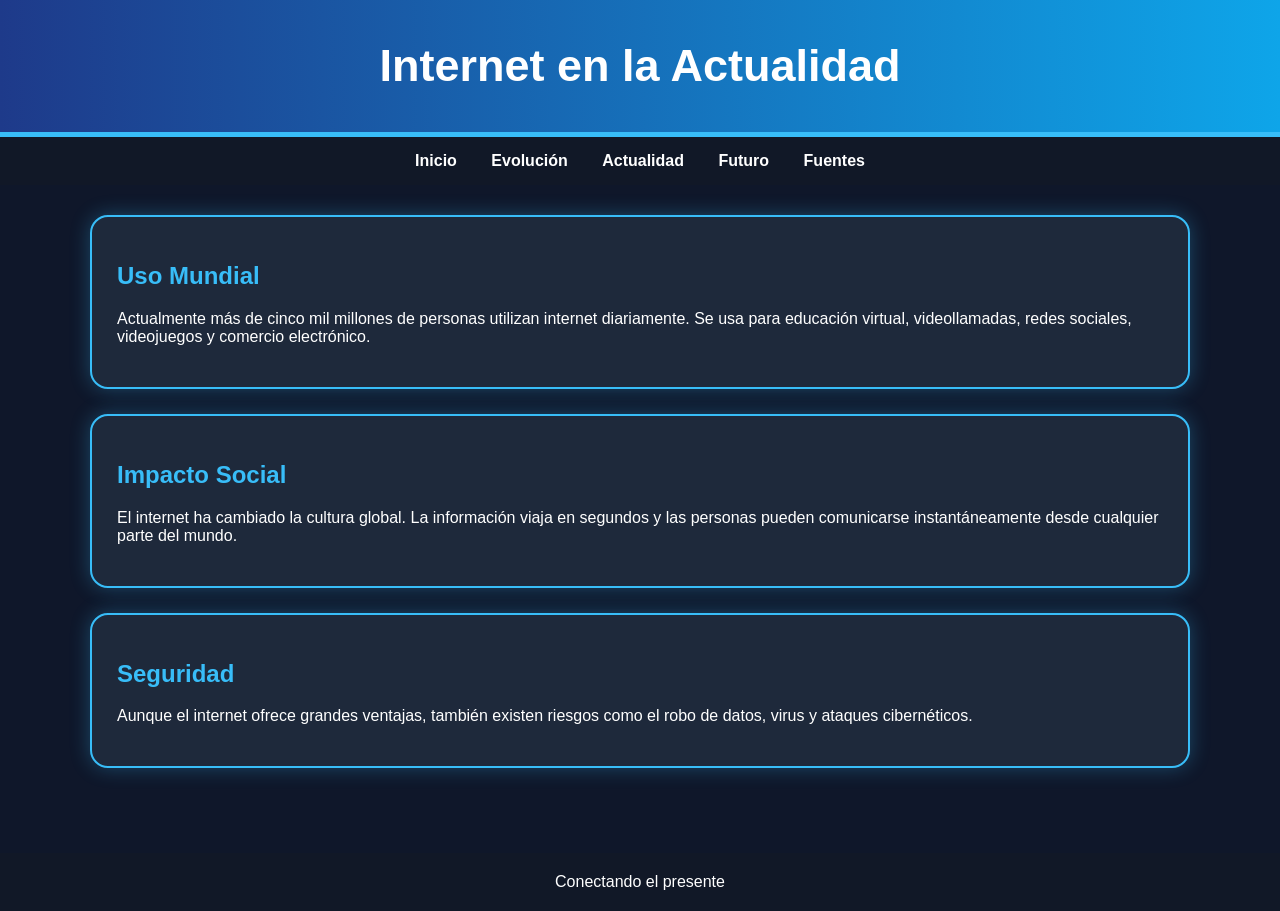
==== actualidad.html @ 821aa35d "Add files via upload" ====
<!DOCTYPE html>
<html lang="es">
<head>
<meta charset="UTF-8">
<title>Internet en la Actualidad</title>
<link rel="stylesheet" href="styles.css">
</head>
<body>
<header>
<h1>Internet en la Actualidad</h1>
</header>

<nav>
<a href="index.html">Inicio</a>
<a href="evolucion.html">Evolución</a>
<a href="actualidad.html">Actualidad</a>
<a href="futuro.html">Futuro</a>
<a href="fuentes.html">Fuentes</a>
</nav>

<div class="container">
<div class="card">
<h2>Uso Mundial</h2>
<p>
Actualmente más de cinco mil millones de personas utilizan internet diariamente. 
Se usa para educación virtual, videollamadas, redes sociales, videojuegos y comercio electrónico.
</p>
</div>

<div class="card">
<h2>Impacto Social</h2>
<p>
El internet ha cambiado la cultura global. 
La información viaja en segundos y las personas pueden comunicarse instantáneamente desde cualquier parte del mundo.
</p>
</div>

<div class="card">
<h2>Seguridad</h2>
<p>
Aunque el internet ofrece grandes ventajas, también existen riesgos como el robo de datos, virus y ataques cibernéticos.
</p>
</div>
</div>

<footer>
Conectando el presente
</footer>
</body>
</html>
---- styles.css ----
body{
    margin:0;
    font-family:Arial, Helvetica, sans-serif;
    background:#0f172a;
    color:white;
}
header{
    background:linear-gradient(90deg,#1e3a8a,#0ea5e9);
    padding:40px;
    text-align:center;
    border-bottom:5px solid #38bdf8;
}
header h1{
    margin:0;
    font-size:45px;
}
nav{
    background:#111827;
    padding:15px;
    text-align:center;
}
nav a{
    color:white;
    text-decoration:none;
    margin:15px;
    font-weight:bold;
}
nav a:hover{
    color:#38bdf8;
}
.container{
    width:90%;
    max-width:1100px;
    margin:auto;
    padding:30px 0;
}
.card{
    background:#1e293b;
    padding:25px;
    border-radius:18px;
    margin-bottom:25px;
    border:2px solid #38bdf8;
    box-shadow:0 0 20px rgba(56,189,248,0.3);
}
h2{
    color:#38bdf8;
}
footer{
    background:#111827;
    text-align:center;
    padding:20px;
    margin-top:30px;
}
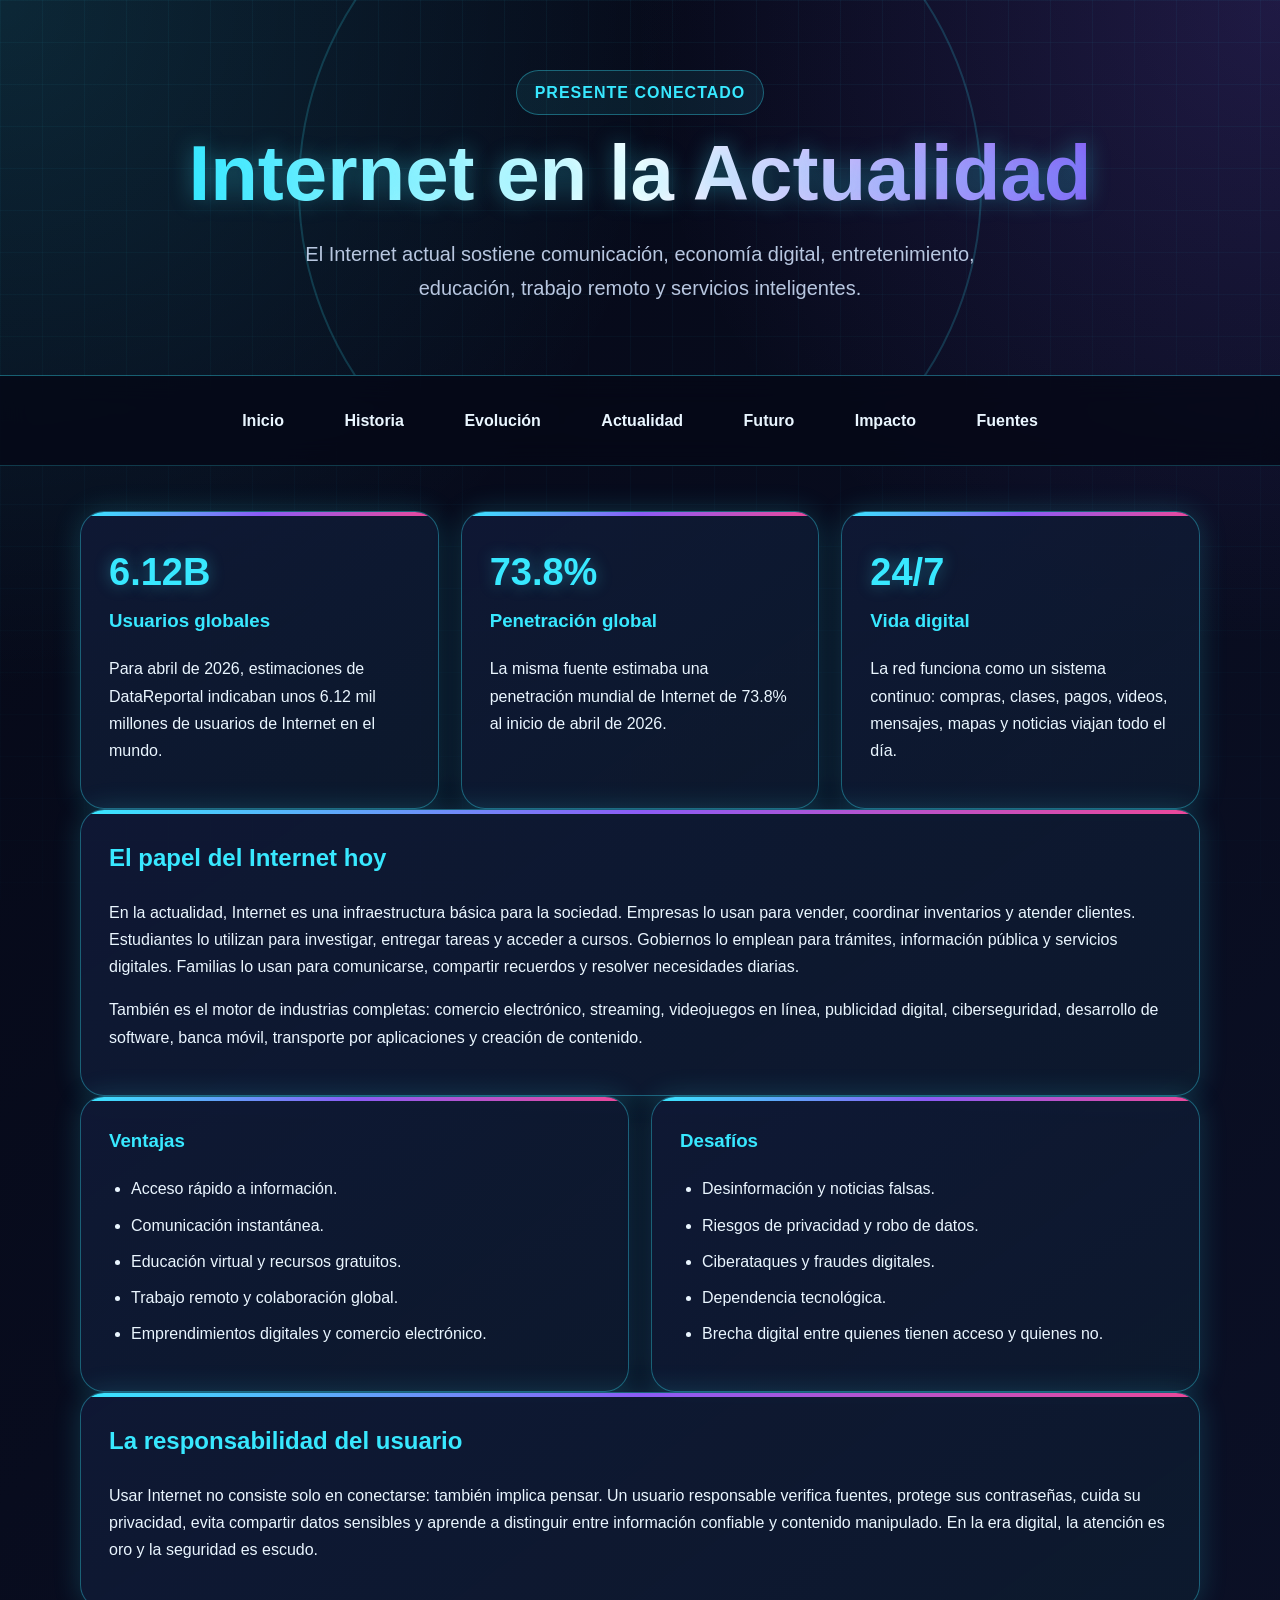
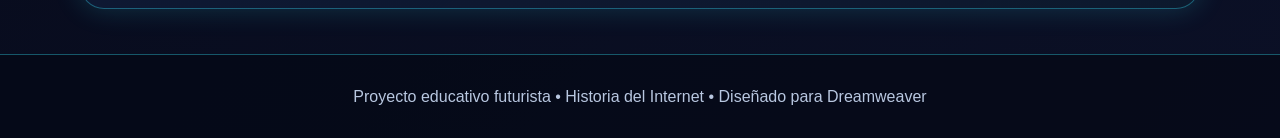
==== commit 1271fa4d: "Add files via upload" ====
--- a/actualidad.html
+++ b/actualidad.html
@@ -1,51 +1,93 @@
-
 <!DOCTYPE html>
 <html lang="es">
 <head>
-<meta charset="UTF-8">
-<title>Internet en la Actualidad</title>
-<link rel="stylesheet" href="styles.css">
+    <meta charset="UTF-8">
+    <meta name="viewport" content="width=device-width, initial-scale=1.0">
+    <title>Internet en la Actualidad</title>
+    <link rel="stylesheet" href="styles.css">
 </head>
 <body>
-<header>
-<h1>Internet en la Actualidad</h1>
+<header class="header">
+    <div class="hero">
+        <span class="badge">PRESENTE CONECTADO</span>
+        <h1 class="neon-title">Internet en la Actualidad</h1>
+        <p class="subtitle">El Internet actual sostiene comunicación, economía digital, entretenimiento, educación, trabajo remoto y servicios inteligentes.</p>
+    </div>
 </header>
 
-<nav>
-<a href="index.html">Inicio</a>
-<a href="evolucion.html">Evolución</a>
-<a href="actualidad.html">Actualidad</a>
-<a href="futuro.html">Futuro</a>
-<a href="fuentes.html">Fuentes</a>
+<nav class="navbar">
+    <a href="index.html">Inicio</a>
+    <a href="historia.html">Historia</a>
+    <a href="evolucion.html">Evolución</a>
+    <a href="actualidad.html">Actualidad</a>
+    <a href="futuro.html">Futuro</a>
+    <a href="impacto.html">Impacto</a>
+    <a href="fuentes.html">Fuentes</a>
 </nav>
 
-<div class="container">
+<main class="container">
+
+<section class="grid">
 <div class="card">
-<h2>Uso Mundial</h2>
+<div class="stat">6.12B</div>
+<h3>Usuarios globales</h3>
+<p>Para abril de 2026, estimaciones de DataReportal indicaban unos 6.12 mil millones de usuarios de Internet en el mundo.</p>
+</div>
+<div class="card">
+<div class="stat">73.8%</div>
+<h3>Penetración global</h3>
+<p>La misma fuente estimaba una penetración mundial de Internet de 73.8% al inicio de abril de 2026.</p>
+</div>
+<div class="card">
+<div class="stat">24/7</div>
+<h3>Vida digital</h3>
+<p>La red funciona como un sistema continuo: compras, clases, pagos, videos, mensajes, mapas y noticias viajan todo el día.</p>
+</div>
+</section>
+
+<section class="card">
+<h2>El papel del Internet hoy</h2>
 <p>
-Actualmente más de cinco mil millones de personas utilizan internet diariamente. 
-Se usa para educación virtual, videollamadas, redes sociales, videojuegos y comercio electrónico.
+En la actualidad, Internet es una infraestructura básica para la sociedad. Empresas lo usan para vender, coordinar inventarios y atender clientes. Estudiantes lo utilizan para investigar, entregar tareas y acceder a cursos. Gobiernos lo emplean para trámites, información pública y servicios digitales. Familias lo usan para comunicarse, compartir recuerdos y resolver necesidades diarias.
 </p>
+<p>
+También es el motor de industrias completas: comercio electrónico, streaming, videojuegos en línea, publicidad digital, ciberseguridad, desarrollo de software, banca móvil, transporte por aplicaciones y creación de contenido.
+</p>
+</section>
+
+<section class="grid">
+<div class="card">
+<h3>Ventajas</h3>
+<ul>
+<li>Acceso rápido a información.</li>
+<li>Comunicación instantánea.</li>
+<li>Educación virtual y recursos gratuitos.</li>
+<li>Trabajo remoto y colaboración global.</li>
+<li>Emprendimientos digitales y comercio electrónico.</li>
+</ul>
 </div>
+<div class="card">
+<h3>Desafíos</h3>
+<ul>
+<li>Desinformación y noticias falsas.</li>
+<li>Riesgos de privacidad y robo de datos.</li>
+<li>Ciberataques y fraudes digitales.</li>
+<li>Dependencia tecnológica.</li>
+<li>Brecha digital entre quienes tienen acceso y quienes no.</li>
+</ul>
+</div>
+</section>
 
-<div class="card">
-<h2>Impacto Social</h2>
+<section class="card">
+<h2>La responsabilidad del usuario</h2>
 <p>
-El internet ha cambiado la cultura global. 
-La información viaja en segundos y las personas pueden comunicarse instantáneamente desde cualquier parte del mundo.
+Usar Internet no consiste solo en conectarse: también implica pensar. Un usuario responsable verifica fuentes, protege sus contraseñas, cuida su privacidad, evita compartir datos sensibles y aprende a distinguir entre información confiable y contenido manipulado. En la era digital, la atención es oro y la seguridad es escudo.
 </p>
-</div>
+</section>
 
-<div class="card">
-<h2>Seguridad</h2>
-<p>
-Aunque el internet ofrece grandes ventajas, también existen riesgos como el robo de datos, virus y ataques cibernéticos.
-</p>
-</div>
-</div>
-
-<footer>
-Conectando el presente
+</main>
+<footer class="footer">
+    Proyecto educativo futurista • Historia del Internet • Diseñado para Dreamweaver
 </footer>
 </body>
-</html>
+</html>
--- a/styles.css
+++ b/styles.css
@@ -1,54 +1,265 @@
+
+:root{
+    --bg:#050816;
+    --bg2:#0b1026;
+    --card:#101936;
+    --card2:#0d1b2f;
+    --cyan:#38e8ff;
+    --blue:#3b82f6;
+    --violet:#8b5cf6;
+    --pink:#ec4899;
+    --green:#22c55e;
+    --text:#eaf6ff;
+    --muted:#b8c7e0;
+    --line:rgba(56,232,255,.35);
+    --shadow:0 0 28px rgba(56,232,255,.18);
+}
+
+*{
+    box-sizing:border-box;
+    scroll-behavior:smooth;
+}
 
 body{
     margin:0;
-    font-family:Arial, Helvetica, sans-serif;
-    background:#0f172a;
-    color:white;
-}
-header{
-    background:linear-gradient(90deg,#1e3a8a,#0ea5e9);
-    padding:40px;
+    font-family:"Segoe UI", Arial, Helvetica, sans-serif;
+    background:
+        radial-gradient(circle at top left, rgba(56,232,255,.14), transparent 32%),
+        radial-gradient(circle at top right, rgba(139,92,246,.18), transparent 30%),
+        linear-gradient(135deg, var(--bg), var(--bg2));
+    color:var(--text);
+    line-height:1.7;
+}
+
+body::before{
+    content:"";
+    position:fixed;
+    inset:0;
+    pointer-events:none;
+    background-image:
+        linear-gradient(rgba(56,232,255,.05) 1px, transparent 1px),
+        linear-gradient(90deg, rgba(56,232,255,.05) 1px, transparent 1px);
+    background-size:42px 42px;
+    mask-image:linear-gradient(to bottom, rgba(0,0,0,.9), rgba(0,0,0,.2));
+}
+
+.header{
+    position:relative;
+    min-height:330px;
+    display:flex;
+    align-items:center;
+    justify-content:center;
     text-align:center;
-    border-bottom:5px solid #38bdf8;
-}
-header h1{
+    padding:70px 20px;
+    overflow:hidden;
+    border-bottom:1px solid var(--line);
+}
+
+.header::after{
+    content:"";
+    position:absolute;
+    width:680px;
+    height:680px;
+    border:2px solid rgba(56,232,255,.18);
+    border-radius:50%;
+    animation:spin 32s linear infinite;
+}
+
+@keyframes spin{
+    from{transform:rotate(0deg);}
+    to{transform:rotate(360deg);}
+}
+
+.hero{
+    position:relative;
+    z-index:1;
+    max-width:1000px;
+}
+
+.badge{
+    display:inline-block;
+    padding:8px 18px;
+    border:1px solid var(--line);
+    border-radius:999px;
+    background:rgba(56,232,255,.08);
+    color:var(--cyan);
+    font-weight:700;
+    letter-spacing:1px;
+    margin-bottom:18px;
+}
+
+h1{
+    font-size:clamp(38px, 7vw, 78px);
     margin:0;
-    font-size:45px;
-}
-nav{
-    background:#111827;
-    padding:15px;
+    line-height:1.05;
+    text-shadow:0 0 22px rgba(56,232,255,.35);
+}
+
+.subtitle{
+    color:var(--muted);
+    font-size:20px;
+    max-width:760px;
+    margin:22px auto 0;
+}
+
+.navbar{
+    position:sticky;
+    top:0;
+    z-index:20;
+    background:rgba(5,8,22,.82);
+    backdrop-filter:blur(14px);
+    border-bottom:1px solid rgba(56,232,255,.22);
+    padding:13px 15px;
     text-align:center;
 }
-nav a{
-    color:white;
+
+.navbar a{
+    color:var(--text);
     text-decoration:none;
-    margin:15px;
-    font-weight:bold;
-}
-nav a:hover{
-    color:#38bdf8;
-}
+    margin:8px 12px;
+    display:inline-block;
+    padding:9px 15px;
+    border-radius:999px;
+    border:1px solid transparent;
+    transition:.3s;
+    font-weight:700;
+}
+
+.navbar a:hover, .navbar a.active{
+    color:var(--cyan);
+    border-color:var(--line);
+    background:rgba(56,232,255,.08);
+    box-shadow:var(--shadow);
+}
+
 .container{
-    width:90%;
-    max-width:1100px;
+    width:min(1120px, 92%);
     margin:auto;
-    padding:30px 0;
-}
+    padding:45px 0;
+}
+
+.grid{
+    display:grid;
+    grid-template-columns:repeat(auto-fit, minmax(260px, 1fr));
+    gap:22px;
+}
+
 .card{
-    background:#1e293b;
-    padding:25px;
+    background:linear-gradient(145deg, rgba(16,25,54,.92), rgba(13,27,47,.86));
+    border:1px solid var(--line);
+    border-radius:24px;
+    padding:28px;
+    box-shadow:var(--shadow);
+    position:relative;
+    overflow:hidden;
+}
+
+.card::before{
+    content:"";
+    position:absolute;
+    top:0;
+    left:0;
+    width:100%;
+    height:4px;
+    background:linear-gradient(90deg, var(--cyan), var(--violet), var(--pink));
+}
+
+.card h2, .card h3{
+    color:var(--cyan);
+    margin-top:0;
+}
+
+.lead{
+    font-size:19px;
+    color:#f7fbff;
+}
+
+.highlight{
+    border-left:5px solid var(--cyan);
+    padding:18px 22px;
+    background:rgba(56,232,255,.08);
+    border-radius:16px;
+    margin:20px 0;
+}
+
+.timeline{
+    position:relative;
+    padding-left:24px;
+}
+
+.timeline::before{
+    content:"";
+    position:absolute;
+    left:6px;
+    top:0;
+    bottom:0;
+    width:2px;
+    background:linear-gradient(var(--cyan), var(--violet), var(--pink));
+}
+
+.event{
+    margin-bottom:22px;
+    position:relative;
+    background:rgba(255,255,255,.04);
+    padding:18px;
     border-radius:18px;
-    margin-bottom:25px;
-    border:2px solid #38bdf8;
-    box-shadow:0 0 20px rgba(56,189,248,0.3);
-}
-h2{
-    color:#38bdf8;
-}
-footer{
-    background:#111827;
+    border:1px solid rgba(255,255,255,.08);
+}
+
+.event::before{
+    content:"";
+    position:absolute;
+    left:-24px;
+    top:23px;
+    width:13px;
+    height:13px;
+    background:var(--cyan);
+    border-radius:50%;
+    box-shadow:0 0 16px var(--cyan);
+}
+
+.year{
+    color:var(--green);
+    font-weight:900;
+    letter-spacing:.5px;
+}
+
+ul{
+    padding-left:22px;
+}
+
+li{
+    margin:9px 0;
+}
+
+.stat{
+    font-size:38px;
+    color:var(--cyan);
+    font-weight:900;
+    text-shadow:0 0 16px rgba(56,232,255,.35);
+}
+
+.footer{
+    border-top:1px solid var(--line);
     text-align:center;
-    padding:20px;
-    margin-top:30px;
-}
+    padding:28px 15px;
+    color:var(--muted);
+    background:rgba(5,8,22,.75);
+}
+
+.source-list a{
+    color:var(--cyan);
+    word-break:break-word;
+}
+
+.neon-title{
+    background:linear-gradient(90deg, var(--cyan), #ffffff, var(--violet));
+    -webkit-background-clip:text;
+    background-clip:text;
+    color:transparent;
+}
+
+@media(max-width:700px){
+    .navbar a{margin:4px; padding:8px 10px;}
+    .header{min-height:280px;}
+}
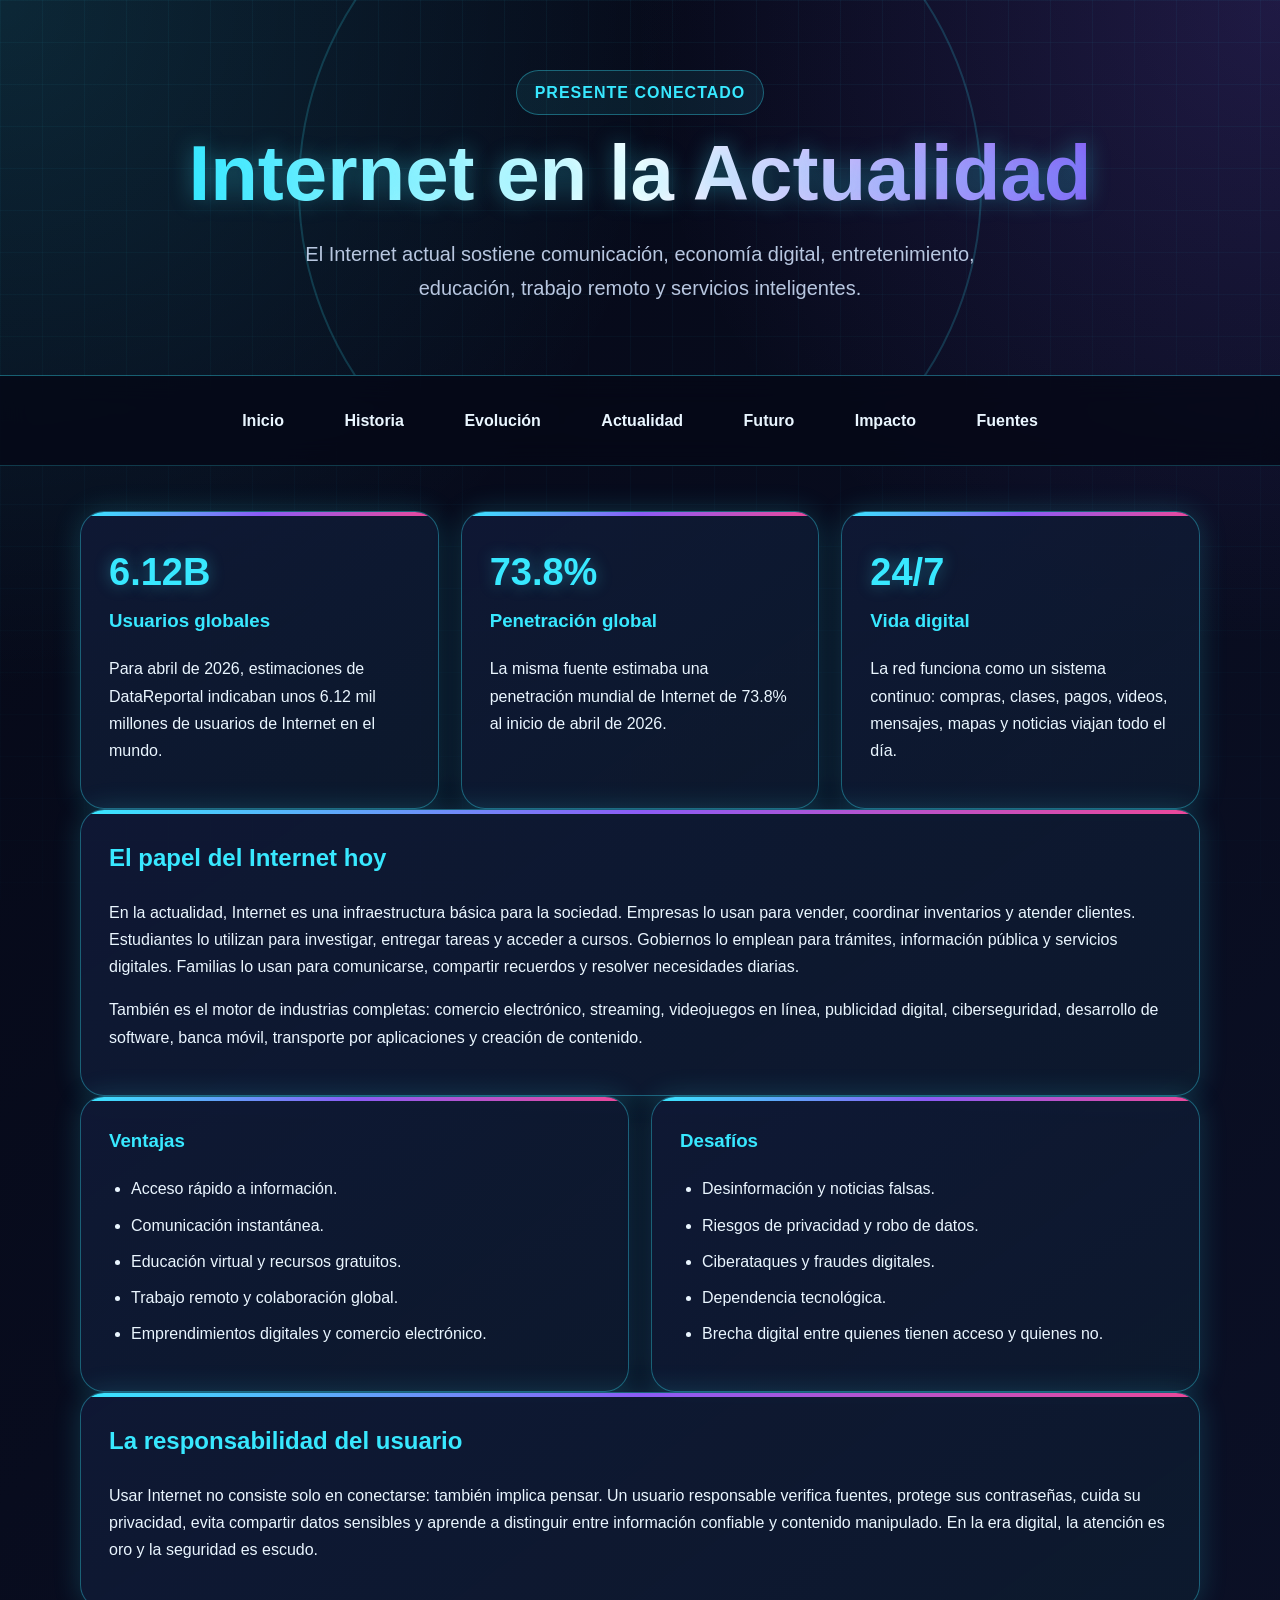
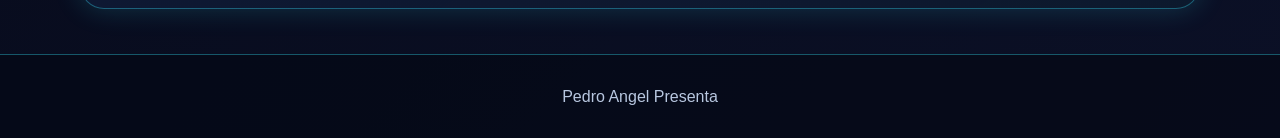
==== commit 54152264: "Add files via upload" ====
--- a/actualidad.html
+++ b/actualidad.html
@@ -1,93 +1,93 @@
-<!DOCTYPE html>
-<html lang="es">
-<head>
-    <meta charset="UTF-8">
-    <meta name="viewport" content="width=device-width, initial-scale=1.0">
-    <title>Internet en la Actualidad</title>
-    <link rel="stylesheet" href="styles.css">
-</head>
-<body>
-<header class="header">
-    <div class="hero">
-        <span class="badge">PRESENTE CONECTADO</span>
-        <h1 class="neon-title">Internet en la Actualidad</h1>
-        <p class="subtitle">El Internet actual sostiene comunicación, economía digital, entretenimiento, educación, trabajo remoto y servicios inteligentes.</p>
-    </div>
-</header>
-
-<nav class="navbar">
-    <a href="index.html">Inicio</a>
-    <a href="historia.html">Historia</a>
-    <a href="evolucion.html">Evolución</a>
-    <a href="actualidad.html">Actualidad</a>
-    <a href="futuro.html">Futuro</a>
-    <a href="impacto.html">Impacto</a>
-    <a href="fuentes.html">Fuentes</a>
-</nav>
-
-<main class="container">
-
-<section class="grid">
-<div class="card">
-<div class="stat">6.12B</div>
-<h3>Usuarios globales</h3>
-<p>Para abril de 2026, estimaciones de DataReportal indicaban unos 6.12 mil millones de usuarios de Internet en el mundo.</p>
-</div>
-<div class="card">
-<div class="stat">73.8%</div>
-<h3>Penetración global</h3>
-<p>La misma fuente estimaba una penetración mundial de Internet de 73.8% al inicio de abril de 2026.</p>
-</div>
-<div class="card">
-<div class="stat">24/7</div>
-<h3>Vida digital</h3>
-<p>La red funciona como un sistema continuo: compras, clases, pagos, videos, mensajes, mapas y noticias viajan todo el día.</p>
-</div>
-</section>
-
-<section class="card">
-<h2>El papel del Internet hoy</h2>
-<p>
-En la actualidad, Internet es una infraestructura básica para la sociedad. Empresas lo usan para vender, coordinar inventarios y atender clientes. Estudiantes lo utilizan para investigar, entregar tareas y acceder a cursos. Gobiernos lo emplean para trámites, información pública y servicios digitales. Familias lo usan para comunicarse, compartir recuerdos y resolver necesidades diarias.
-</p>
-<p>
-También es el motor de industrias completas: comercio electrónico, streaming, videojuegos en línea, publicidad digital, ciberseguridad, desarrollo de software, banca móvil, transporte por aplicaciones y creación de contenido.
-</p>
-</section>
-
-<section class="grid">
-<div class="card">
-<h3>Ventajas</h3>
-<ul>
-<li>Acceso rápido a información.</li>
-<li>Comunicación instantánea.</li>
-<li>Educación virtual y recursos gratuitos.</li>
-<li>Trabajo remoto y colaboración global.</li>
-<li>Emprendimientos digitales y comercio electrónico.</li>
-</ul>
-</div>
-<div class="card">
-<h3>Desafíos</h3>
-<ul>
-<li>Desinformación y noticias falsas.</li>
-<li>Riesgos de privacidad y robo de datos.</li>
-<li>Ciberataques y fraudes digitales.</li>
-<li>Dependencia tecnológica.</li>
-<li>Brecha digital entre quienes tienen acceso y quienes no.</li>
-</ul>
-</div>
-</section>
-
-<section class="card">
-<h2>La responsabilidad del usuario</h2>
-<p>
-Usar Internet no consiste solo en conectarse: también implica pensar. Un usuario responsable verifica fuentes, protege sus contraseñas, cuida su privacidad, evita compartir datos sensibles y aprende a distinguir entre información confiable y contenido manipulado. En la era digital, la atención es oro y la seguridad es escudo.
-</p>
-</section>
-
-</main>
-<footer class="footer">
-    Proyecto educativo futurista • Historia del Internet • Diseñado para Dreamweaver
-</footer>
-</body>
+<!DOCTYPE html>
+<html lang="es">
+<head>
+    <meta charset="UTF-8">
+    <meta name="viewport" content="width=device-width, initial-scale=1.0">
+    <title>Internet en la Actualidad</title>
+    <link rel="stylesheet" href="styles.css">
+</head>
+<body>
+<header class="header">
+    <div class="hero">
+        <span class="badge">PRESENTE CONECTADO</span>
+        <h1 class="neon-title">Internet en la Actualidad</h1>
+        <p class="subtitle">El Internet actual sostiene comunicación, economía digital, entretenimiento, educación, trabajo remoto y servicios inteligentes.</p>
+    </div>
+</header>
+
+<nav class="navbar">
+    <a href="index.html">Inicio</a>
+    <a href="historia.html">Historia</a>
+    <a href="evolucion.html">Evolución</a>
+    <a href="actualidad.html">Actualidad</a>
+    <a href="futuro.html">Futuro</a>
+    <a href="impacto.html">Impacto</a>
+    <a href="fuentes.html">Fuentes</a>
+</nav>
+
+<main class="container">
+
+<section class="grid">
+<div class="card">
+<div class="stat">6.12B</div>
+<h3>Usuarios globales</h3>
+<p>Para abril de 2026, estimaciones de DataReportal indicaban unos 6.12 mil millones de usuarios de Internet en el mundo.</p>
+</div>
+<div class="card">
+<div class="stat">73.8%</div>
+<h3>Penetración global</h3>
+<p>La misma fuente estimaba una penetración mundial de Internet de 73.8% al inicio de abril de 2026.</p>
+</div>
+<div class="card">
+<div class="stat">24/7</div>
+<h3>Vida digital</h3>
+<p>La red funciona como un sistema continuo: compras, clases, pagos, videos, mensajes, mapas y noticias viajan todo el día.</p>
+</div>
+</section>
+
+<section class="card">
+<h2>El papel del Internet hoy</h2>
+<p>
+En la actualidad, Internet es una infraestructura básica para la sociedad. Empresas lo usan para vender, coordinar inventarios y atender clientes. Estudiantes lo utilizan para investigar, entregar tareas y acceder a cursos. Gobiernos lo emplean para trámites, información pública y servicios digitales. Familias lo usan para comunicarse, compartir recuerdos y resolver necesidades diarias.
+</p>
+<p>
+También es el motor de industrias completas: comercio electrónico, streaming, videojuegos en línea, publicidad digital, ciberseguridad, desarrollo de software, banca móvil, transporte por aplicaciones y creación de contenido.
+</p>
+</section>
+
+<section class="grid">
+<div class="card">
+<h3>Ventajas</h3>
+<ul>
+<li>Acceso rápido a información.</li>
+<li>Comunicación instantánea.</li>
+<li>Educación virtual y recursos gratuitos.</li>
+<li>Trabajo remoto y colaboración global.</li>
+<li>Emprendimientos digitales y comercio electrónico.</li>
+</ul>
+</div>
+<div class="card">
+<h3>Desafíos</h3>
+<ul>
+<li>Desinformación y noticias falsas.</li>
+<li>Riesgos de privacidad y robo de datos.</li>
+<li>Ciberataques y fraudes digitales.</li>
+<li>Dependencia tecnológica.</li>
+<li>Brecha digital entre quienes tienen acceso y quienes no.</li>
+</ul>
+</div>
+</section>
+
+<section class="card">
+<h2>La responsabilidad del usuario</h2>
+<p>
+Usar Internet no consiste solo en conectarse: también implica pensar. Un usuario responsable verifica fuentes, protege sus contraseñas, cuida su privacidad, evita compartir datos sensibles y aprende a distinguir entre información confiable y contenido manipulado. En la era digital, la atención es oro y la seguridad es escudo.
+</p>
+</section>
+
+</main>
+<footer class="footer">
+    Pedro Angel Presenta
+</footer>
+</body>
 </html>
